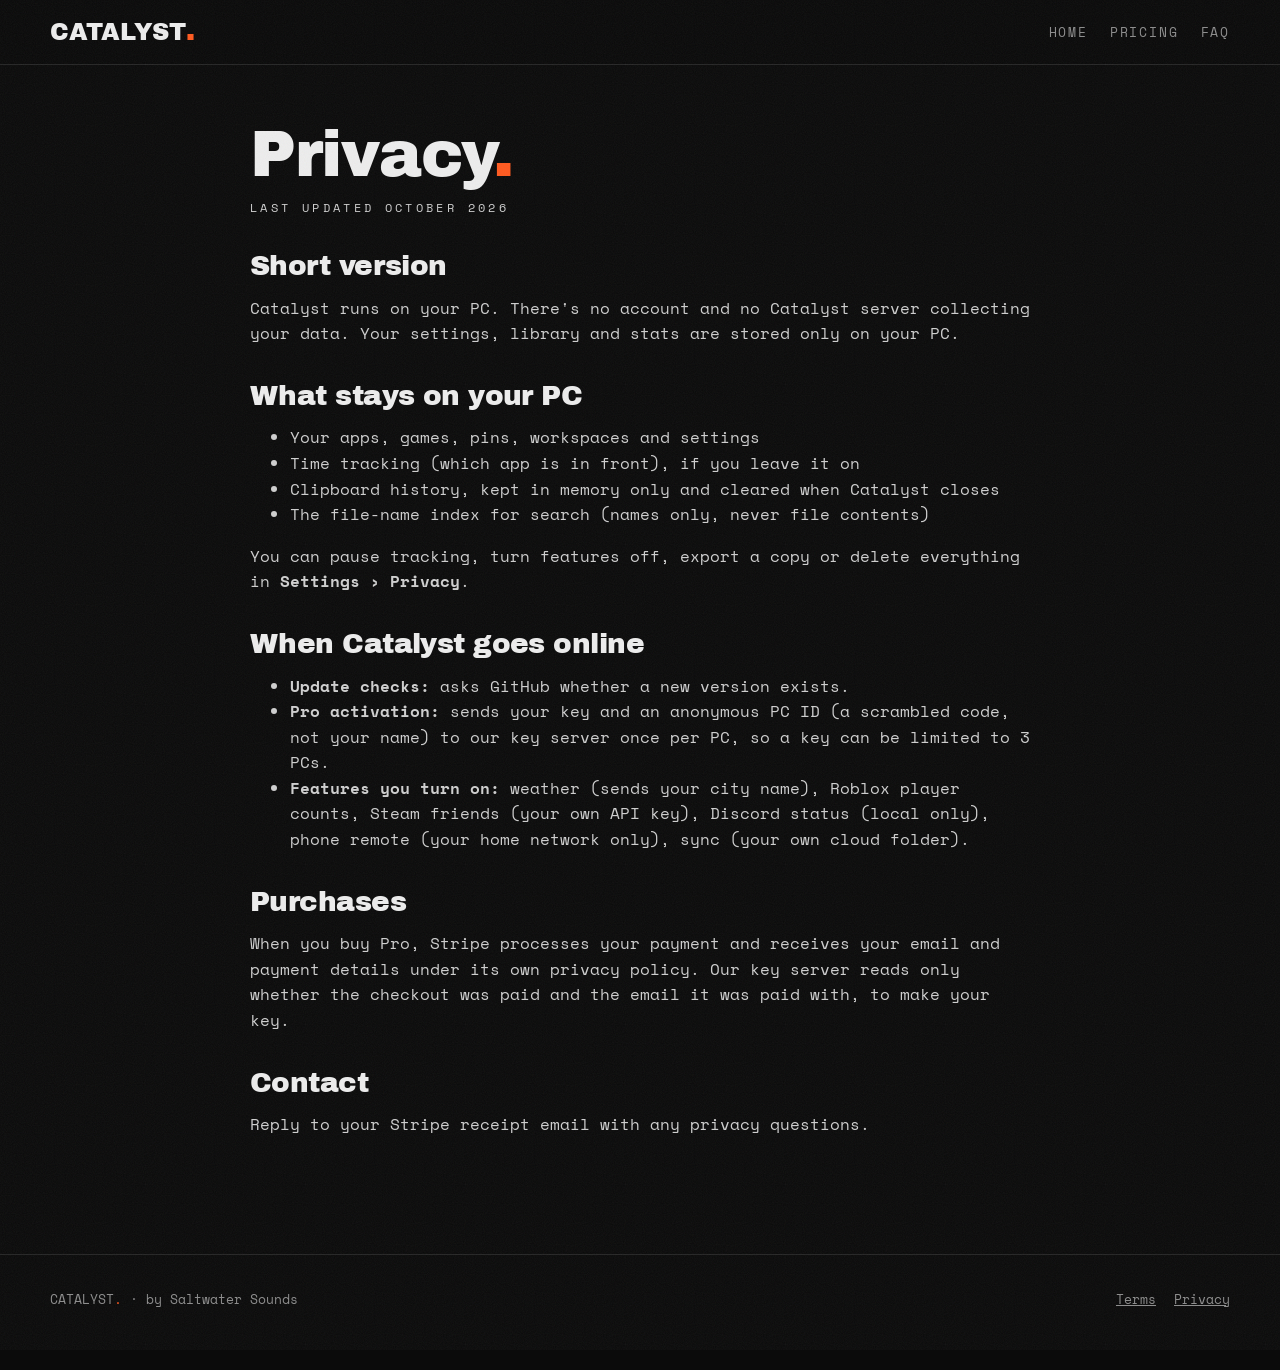
==== privacy.html @ 314f96d5 "Catalyst website: trailer, features, Vibes, Free vs Pro, FAQ, terms and privacy Co-Authored-By: Clau" ====
<!doctype html><html lang="en"><head><meta charset="utf-8"><meta name="viewport" content="width=device-width, initial-scale=1"><title>Privacy · Catalyst</title><link rel="icon" href="media/icon.png"><style>
@font-face { font-family: 'AB'; src: url('media/ArchivoBlack-Regular.ttf'); font-display: swap; }
@font-face { font-family: 'SM'; src: url('media/SpaceMono-Regular.ttf'); font-display: swap; }
@font-face { font-family: 'SM'; src: url('media/SpaceMono-Bold.ttf'); font-weight: 700; font-display: swap; }
:root { --bg: #0b0b0b; --bg2: #141414; --bg3: #1c1c1c; --fg: #ededed; --mute: #8d8d8d; --line: #262626; --acc: #ff5a1f; }
* { box-sizing: border-box; }
html { scroll-behavior: smooth; }
body { margin: 0; background: var(--bg); color: var(--fg); font: 16px/1.6 'SM', ui-monospace, Consolas, monospace; overflow-x: hidden; }
body::before { content: ''; position: fixed; inset: -50%; z-index: 100; pointer-events: none; opacity: .06; background-image: url("data:image/svg+xml,%3Csvg xmlns='http://www.w3.org/2000/svg' width='160' height='160'%3E%3Cfilter id='n'%3E%3CfeTurbulence type='fractalNoise' baseFrequency='.9' numOctaves='3'/%3E%3C/filter%3E%3Crect width='160' height='160' filter='url(%23n)'/%3E%3C/svg%3E"); animation: grain 1s steps(4) infinite; }
@keyframes grain { 0% { transform: translate(0,0) } 25% { transform: translate(-3%,2%) } 50% { transform: translate(2%,-3%) } 75% { transform: translate(-2%,-1%) } }
a { color: inherit; }
.wrap { width: min(1180px, 100% - 32px); margin: 0 auto; }
h1, h2, h3, .big { font-family: 'AB', 'Arial Black', sans-serif; font-weight: 400; letter-spacing: -.02em; line-height: .95; margin: 0; }
.k { font-size: 12px; letter-spacing: .28em; color: var(--mute); text-transform: uppercase; }
.acc { color: var(--acc); }

/* nav */
nav { position: sticky; top: 0; z-index: 50; background: rgba(11,11,11,.85); backdrop-filter: blur(10px); border-bottom: 1px solid var(--line); }
nav .wrap { display: flex; align-items: center; gap: 24px; height: 64px; }
.logo { font-family: 'AB'; font-size: 24px; text-decoration: none; }
.logo b { color: var(--acc); }
nav .links { display: flex; gap: 22px; margin-left: auto; font-size: 13px; letter-spacing: .14em; }
nav .links a { text-decoration: none; color: var(--mute); }
nav .links a:hover { color: var(--fg); }

/* buttons */
.btn { display: inline-flex; align-items: center; gap: 10px; padding: 16px 22px; border: 2px solid var(--fg); background: var(--fg); color: var(--bg); font: 700 14px 'SM', monospace; letter-spacing: .16em; text-decoration: none; text-transform: uppercase; transition: transform .15s, box-shadow .15s; cursor: pointer; }
.btn:hover, .btn:focus-visible { transform: translate(-3px,-3px); box-shadow: 6px 6px 0 var(--acc); }
.btn.acc { background: var(--acc); border-color: var(--acc); color: #0b0b0b; }
.btn.acc:hover { box-shadow: 6px 6px 0 var(--fg); }
.btn.ghost { background: transparent; color: var(--fg); }
.btn small { font-weight: 400; letter-spacing: .08em; opacity: .7; }

/* hero */
.hero { padding: 72px 0 40px; }
.hero .wrap { display: grid; grid-template-columns: 1.25fr .75fr; gap: 56px; align-items: center; }
.hero h1 { font-size: clamp(64px, 10vw, 150px); }
.hero h1 b { color: var(--acc); }
.hero p.lead { font-size: 18px; max-width: 560px; color: #cfcfcf; margin: 26px 0 30px; }
.hero .cta { display: flex; gap: 14px; flex-wrap: wrap; }
.hero .meta { margin-top: 18px; font-size: 13px; color: var(--mute); }
.phone { position: relative; justify-self: center; width: min(340px, 100%); aspect-ratio: 9/16; border: 2px solid var(--fg); box-shadow: 12px 12px 0 var(--acc); background: #000; }
.phone video { width: 100%; height: 100%; object-fit: cover; display: block; }
.phone button { position: absolute; right: 10px; bottom: 10px; border: 0; background: rgba(0,0,0,.7); color: #fff; font: 700 11px 'SM'; letter-spacing: .14em; padding: 8px 10px; cursor: pointer; }

/* marquee */
.marq { border-block: 1px solid var(--line); overflow: hidden; white-space: nowrap; padding: 16px 0; margin-top: 30px; }
.marq div { display: inline-block; animation: marq 40s linear infinite; font-family: 'AB'; font-size: 28px; color: var(--mute); }
.marq span { margin-right: 40px; } .marq span:nth-child(3n) { color: var(--acc); }
@keyframes marq { to { transform: translateX(-50%); } }

/* sections */
section { padding: 96px 0; }
.head { display: flex; justify-content: space-between; align-items: end; gap: 20px; margin-bottom: 40px; flex-wrap: wrap; }
.head h2 { font-size: clamp(44px, 6vw, 84px); }
.head p { max-width: 420px; color: #bdbdbd; margin: 0; }
.feat { display: grid; grid-template-columns: 1fr 1fr; gap: 40px; align-items: center; padding: 48px 0; border-top: 1px solid var(--line); }
.feat:nth-of-type(even) .shot { order: -1; }
.feat h3 { font-size: clamp(32px, 4vw, 52px); margin: 10px 0 16px; }
.feat p { color: #c9c9c9; margin: 0 0 14px; }
.feat ul { margin: 0; padding: 0; list-style: none; font-size: 14px; color: #bdbdbd; }
.feat li { padding: 8px 0; border-bottom: 1px solid var(--line); }
.feat li::before { content: '→ '; color: var(--acc); }
.shot { border: 2px solid var(--fg); box-shadow: 10px 10px 0 var(--acc); background: #000; }
.shot img { display: block; width: 100%; height: auto; }
.tag { display: inline-block; font: 700 10px 'SM'; letter-spacing: .16em; padding: 3px 7px; background: var(--acc); color: #0b0b0b; vertical-align: middle; }

/* vibes */
.vibes { display: grid; grid-template-columns: repeat(2, 1fr); gap: 20px; }
.vibes figure { margin: 0; border: 1px solid var(--line); background: var(--bg2); }
.vibes img { display: block; width: 100%; height: auto; }
.vibes figcaption { display: flex; justify-content: space-between; padding: 12px 14px; font-size: 13px; letter-spacing: .14em; }

/* also */
.also { display: grid; grid-template-columns: repeat(4, 1fr); gap: 1px; background: var(--line); border: 1px solid var(--line); }
.also div { background: var(--bg); padding: 22px; }
.also b { display: block; font-family: 'AB'; font-weight: 400; font-size: 20px; margin-bottom: 6px; }
.also span { font-size: 13px; color: #a9a9a9; }

/* pricing */
.price { display: grid; grid-template-columns: 1fr 1fr; gap: 24px; }
.plan { border: 2px solid var(--line); padding: 32px; background: var(--bg2); display: flex; flex-direction: column; gap: 18px; }
.plan.pro { border-color: var(--acc); box-shadow: 12px 12px 0 var(--acc); }
.plan .big { font-size: 64px; }
.plan .big small { font: 400 14px 'SM'; color: var(--mute); letter-spacing: .1em; }
.plan ul { list-style: none; padding: 0; margin: 0; font-size: 14px; }
.plan li { padding: 7px 0; border-bottom: 1px solid var(--line); }
.plan li::before { content: '✓  '; color: var(--acc); }
.plan .btn { align-self: flex-start; margin-top: auto; }

/* faq */
details { border-top: 1px solid var(--line); padding: 20px 0; }
details:last-of-type { border-bottom: 1px solid var(--line); }
summary { cursor: pointer; font-family: 'AB'; font-size: 22px; list-style: none; display: flex; justify-content: space-between; gap: 20px; }
summary::after { content: '+'; color: var(--acc); }
details[open] summary::after { content: '–'; }
details p { color: #c4c4c4; margin: 12px 0 0; max-width: 820px; }
code { background: var(--bg3); padding: 2px 6px; }

/* final cta + footer */
.final { text-align: center; }
.final h2 { font-size: clamp(56px, 9vw, 130px); }
.final .cta { display: flex; gap: 14px; justify-content: center; flex-wrap: wrap; margin-top: 34px; }
footer { border-top: 1px solid var(--line); padding: 34px 0 60px; font-size: 13px; color: var(--mute); }
footer .wrap { display: flex; justify-content: space-between; gap: 20px; flex-wrap: wrap; }
footer a { color: var(--mute); margin-left: 18px; }

@media (max-width: 860px) {
  nav .links { display: none; }
  .hero .wrap, .feat, .price { grid-template-columns: 1fr; }
  .feat:nth-of-type(even) .shot { order: 0; }
  .vibes { grid-template-columns: 1fr; }
  .also { grid-template-columns: 1fr 1fr; }
  section { padding: 64px 0; }
}
@media (prefers-reduced-motion: reduce) { * { animation: none !important; transition: none !important; } }
</style>
<style>.doc{max-width:780px;padding:60px 0 100px}.doc h1{font-size:64px;margin-bottom:10px}.doc h2{font-size:28px;margin:36px 0 8px}.doc p,.doc li{color:#cfcfcf}</style></head><body>
<nav><div class="wrap"><a class="logo" href="./">CATALYST<b>.</b></a><div class="links"><a href="./">HOME</a><a href="./#pricing">PRICING</a><a href="./#faq">FAQ</a></div></div></nav>
<main class="wrap doc"><h1>Privacy<span class="acc">.</span></h1><p class="k">Last updated October 2026</p>
<h2>Short version</h2><p>Catalyst runs on your PC. There's no account and no Catalyst server collecting your data. Your settings, library and stats are stored only on your PC.</p>
<h2>What stays on your PC</h2><ul><li>Your apps, games, pins, workspaces and settings</li><li>Time tracking (which app is in front), if you leave it on</li><li>Clipboard history, kept in memory only and cleared when Catalyst closes</li><li>The file-name index for search (names only, never file contents)</li></ul><p>You can pause tracking, turn features off, export a copy or delete everything in <b>Settings › Privacy</b>.</p>
<h2>When Catalyst goes online</h2><ul><li><b>Update checks:</b> asks GitHub whether a new version exists.</li><li><b>Pro activation:</b> sends your key and an anonymous PC ID (a scrambled code, not your name) to our key server once per PC, so a key can be limited to 3 PCs.</li><li><b>Features you turn on:</b> weather (sends your city name), Roblox player counts, Steam friends (your own API key), Discord status (local only), phone remote (your home network only), sync (your own cloud folder).</li></ul>
<h2>Purchases</h2><p>When you buy Pro, Stripe processes your payment and receives your email and payment details under its own privacy policy. Our key server reads only whether the checkout was paid and the email it was paid with, to make your key.</p>
<h2>Contact</h2><p>Reply to your Stripe receipt email with any privacy questions.</p></main>
<footer><div class="wrap"><span>CATALYST<span class="acc">.</span> · by Saltwater Sounds</span><span><a href="terms.html">Terms</a><a href="privacy.html">Privacy</a></span></div></footer></body></html>
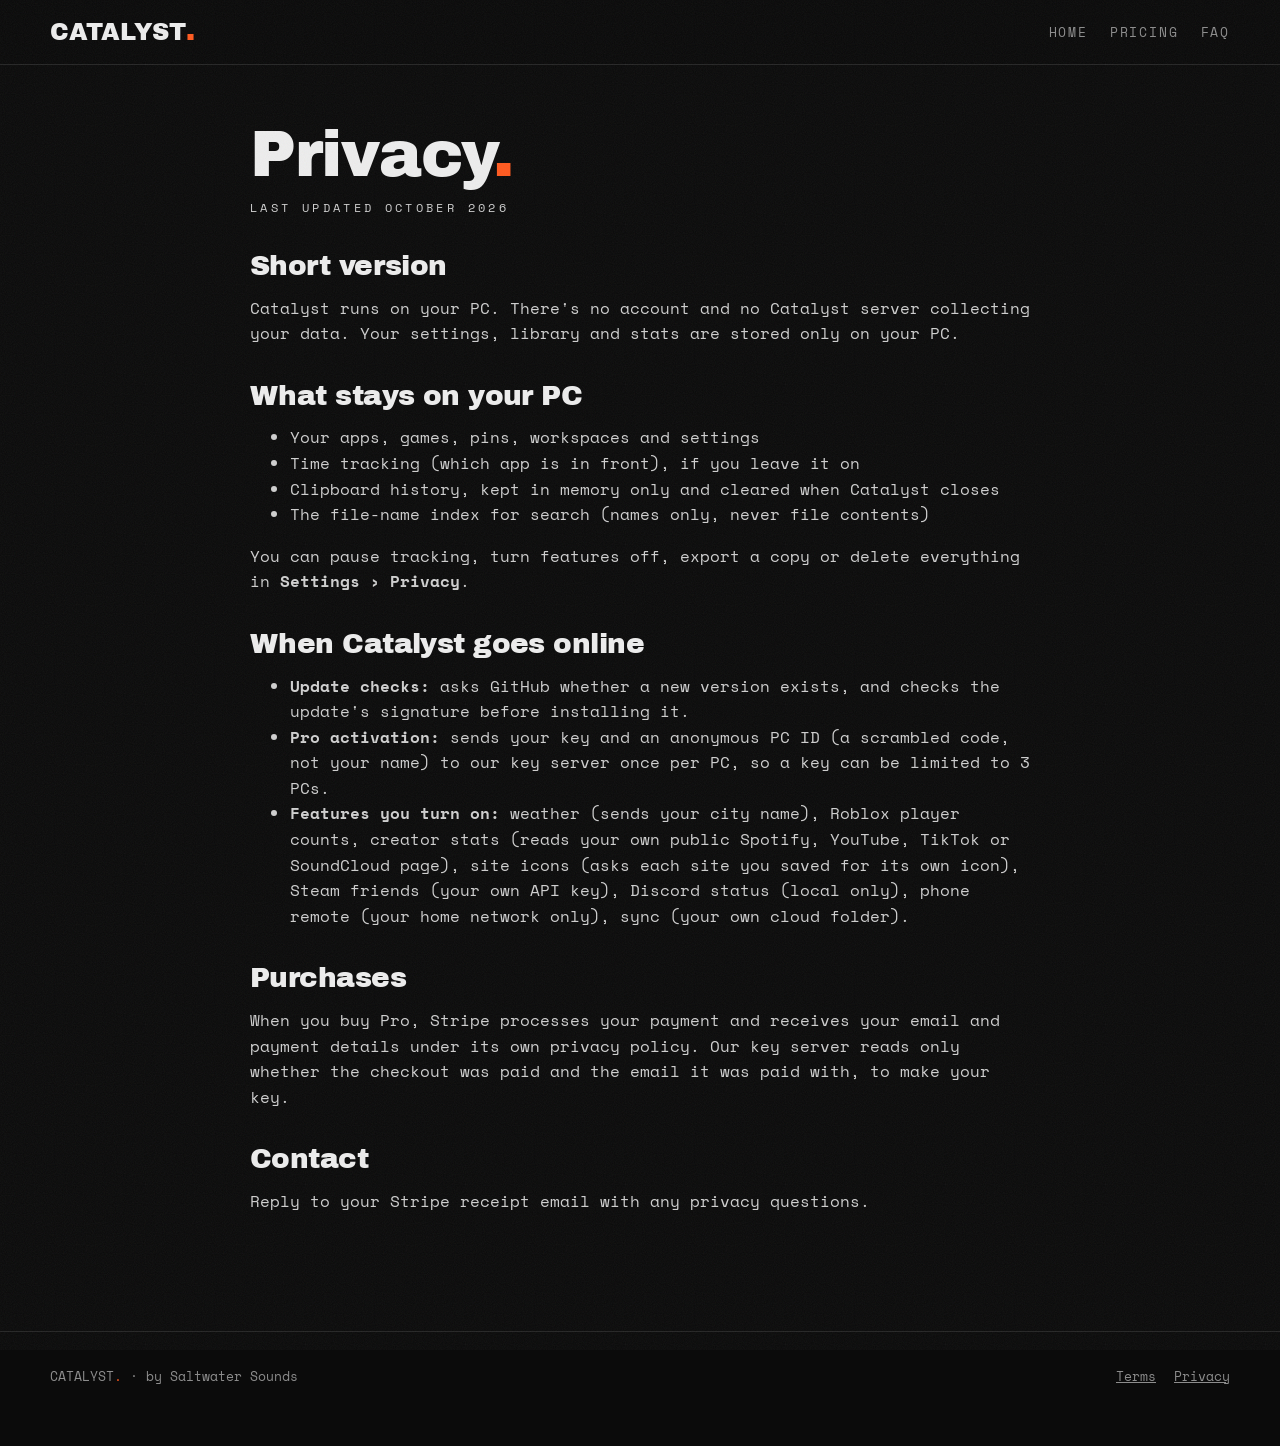
==== commit 792afd0f: "Site for 0.7: Beat sync is optional, smarter setup, fix buttons, signed updates, privacy page lists " ====
--- a/privacy.html
+++ b/privacy.html
@@ -120,7 +120,7 @@
 <main class="wrap doc"><h1>Privacy<span class="acc">.</span></h1><p class="k">Last updated October 2026</p>
 <h2>Short version</h2><p>Catalyst runs on your PC. There's no account and no Catalyst server collecting your data. Your settings, library and stats are stored only on your PC.</p>
 <h2>What stays on your PC</h2><ul><li>Your apps, games, pins, workspaces and settings</li><li>Time tracking (which app is in front), if you leave it on</li><li>Clipboard history, kept in memory only and cleared when Catalyst closes</li><li>The file-name index for search (names only, never file contents)</li></ul><p>You can pause tracking, turn features off, export a copy or delete everything in <b>Settings › Privacy</b>.</p>
-<h2>When Catalyst goes online</h2><ul><li><b>Update checks:</b> asks GitHub whether a new version exists.</li><li><b>Pro activation:</b> sends your key and an anonymous PC ID (a scrambled code, not your name) to our key server once per PC, so a key can be limited to 3 PCs.</li><li><b>Features you turn on:</b> weather (sends your city name), Roblox player counts, Steam friends (your own API key), Discord status (local only), phone remote (your home network only), sync (your own cloud folder).</li></ul>
+<h2>When Catalyst goes online</h2><ul><li><b>Update checks:</b> asks GitHub whether a new version exists, and checks the update's signature before installing it.</li><li><b>Pro activation:</b> sends your key and an anonymous PC ID (a scrambled code, not your name) to our key server once per PC, so a key can be limited to 3 PCs.</li><li><b>Features you turn on:</b> weather (sends your city name), Roblox player counts, creator stats (reads your own public Spotify, YouTube, TikTok or SoundCloud page), site icons (asks each site you saved for its own icon), Steam friends (your own API key), Discord status (local only), phone remote (your home network only), sync (your own cloud folder).</li></ul>
 <h2>Purchases</h2><p>When you buy Pro, Stripe processes your payment and receives your email and payment details under its own privacy policy. Our key server reads only whether the checkout was paid and the email it was paid with, to make your key.</p>
 <h2>Contact</h2><p>Reply to your Stripe receipt email with any privacy questions.</p></main>
 <footer><div class="wrap"><span>CATALYST<span class="acc">.</span> · by Saltwater Sounds</span><span><a href="terms.html">Terms</a><a href="privacy.html">Privacy</a></span></div></footer></body></html>
